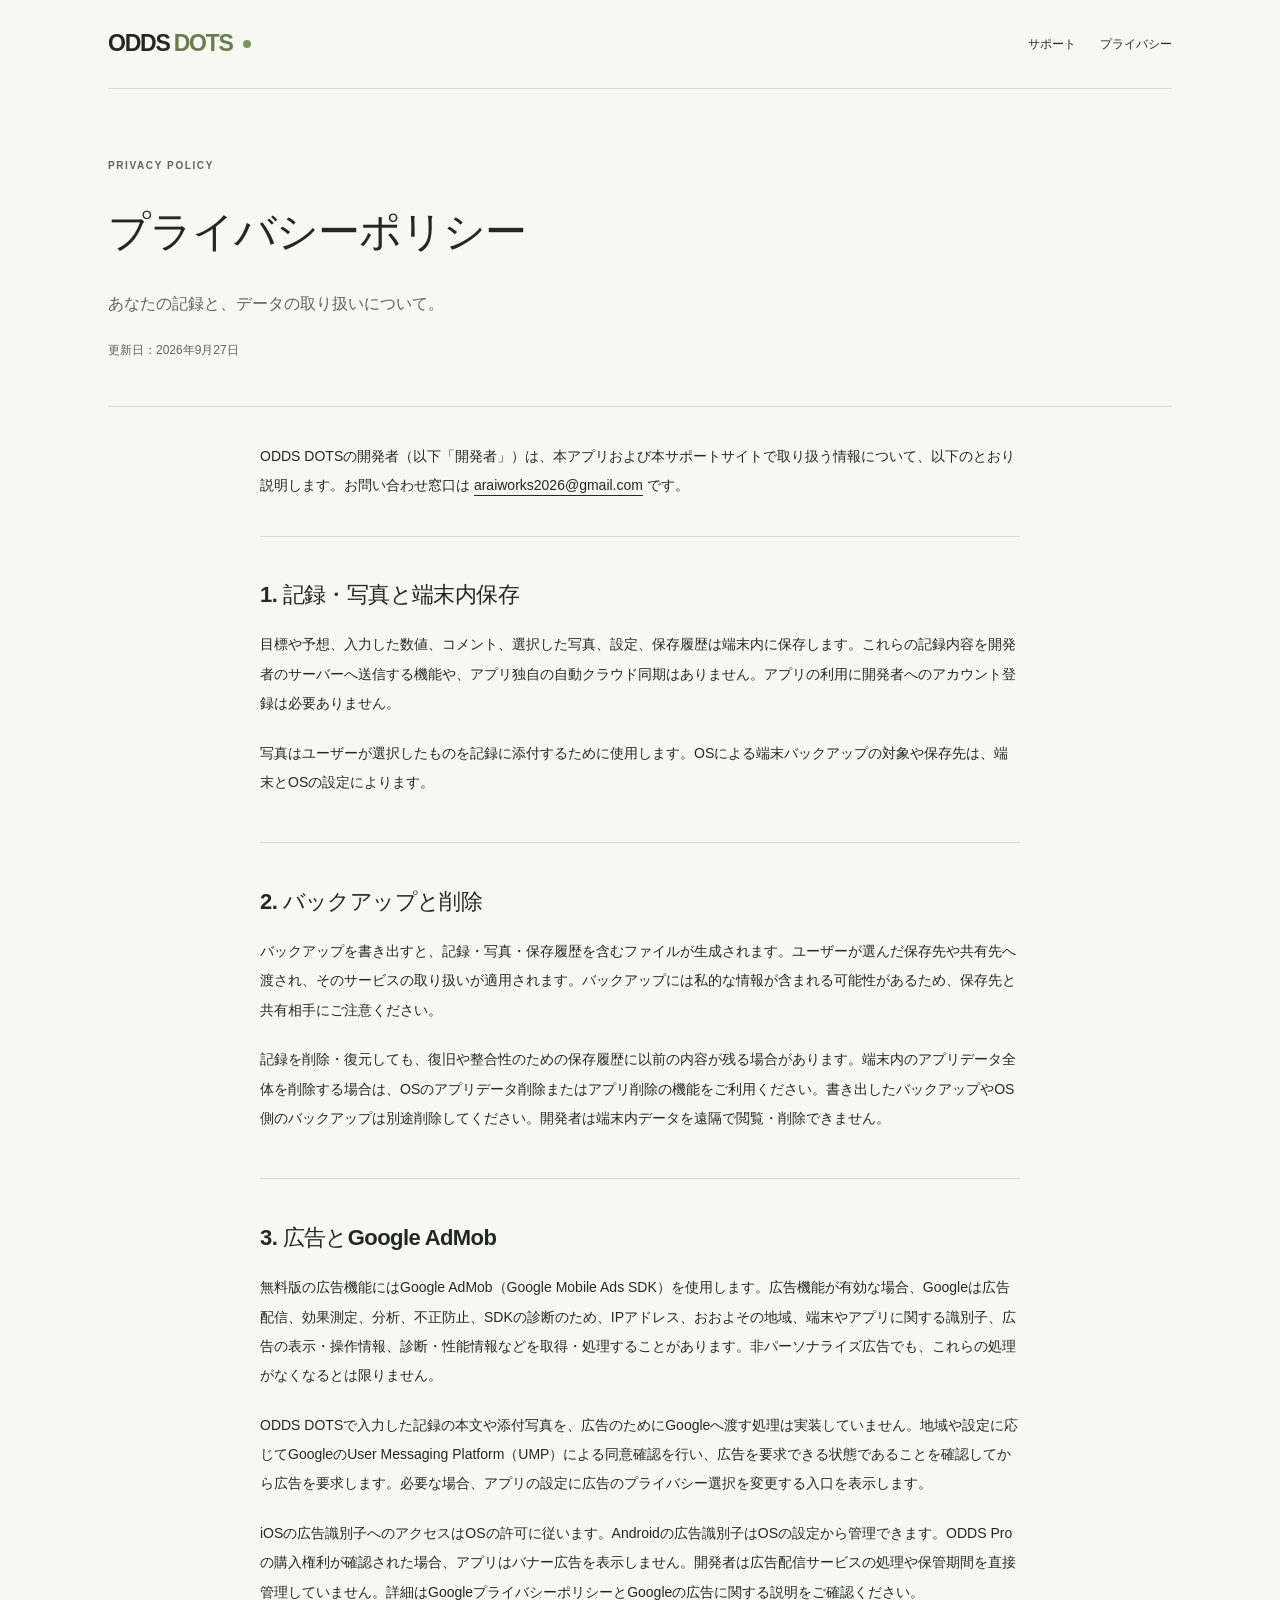
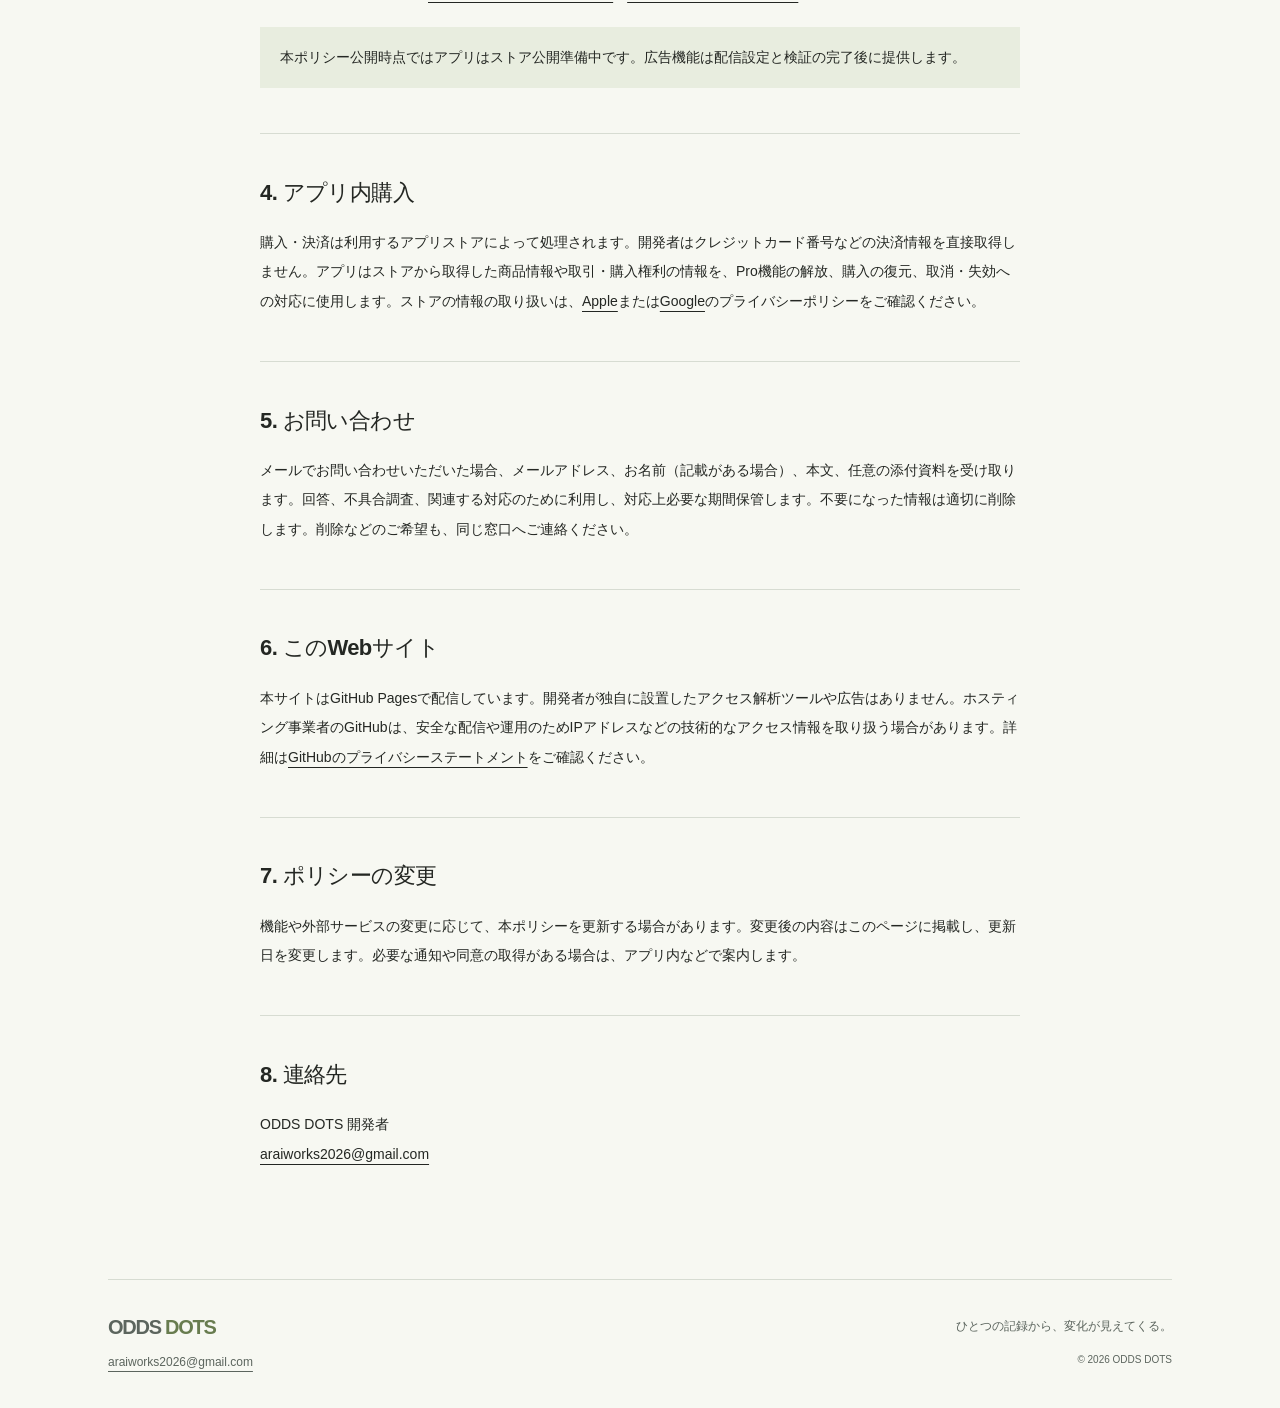
==== odds-dots/privacy/index.html @ dd60c02d "Add ODDS DOTS support and privacy website" ====
<!doctype html>
<html lang="ja"><head><meta charset="utf-8"><meta name="viewport" content="width=device-width,initial-scale=1"><meta name="color-scheme" content="light"><title>プライバシーポリシー | ODDS DOTS</title><meta name="description" content="ODDS DOTSにおける記録・写真・広告・購入情報・お問い合わせ情報の取り扱い。"><link rel="canonical" href="https://f7tbfk4rnb-sys.github.io/odds-dots/privacy/"><meta property="og:title" content="プライバシーポリシー | ODDS DOTS"><meta property="og:description" content="ODDS DOTSにおける記録・写真・広告・購入情報・お問い合わせ情報の取り扱い。"><meta property="og:type" content="website"><meta property="og:url" content="https://f7tbfk4rnb-sys.github.io/odds-dots/privacy/"><link rel="stylesheet" href="../style.css"></head><body><a class="skip" href="#main">本文へ移動</a><div class="wrap"><header><a class="brand" href="../">ODDS<span>DOTS</span><i aria-hidden="true"></i></a><nav aria-label="メインナビゲーション"><a href="../support/">サポート</a><a href="../privacy/">プライバシー</a></nav></header><main id="main">
<section class="page-title"><p class="eyebrow">PRIVACY POLICY</p><h1>プライバシーポリシー</h1><p class="lead">あなたの記録と、データの取り扱いについて。</p><p class="updated">更新日：2026年9月27日</p></section>
<div class="reading policy"><p>ODDS DOTSの開発者（以下「開発者」）は、本アプリおよび本サポートサイトで取り扱う情報について、以下のとおり説明します。お問い合わせ窓口は <a href="mailto:araiworks2026@gmail.com">araiworks2026@gmail.com</a> です。</p>
<section><h2>1. 記録・写真と端末内保存</h2><p>目標や予想、入力した数値、コメント、選択した写真、設定、保存履歴は端末内に保存します。これらの記録内容を開発者のサーバーへ送信する機能や、アプリ独自の自動クラウド同期はありません。アプリの利用に開発者へのアカウント登録は必要ありません。</p><p>写真はユーザーが選択したものを記録に添付するために使用します。OSによる端末バックアップの対象や保存先は、端末とOSの設定によります。</p></section>
<section><h2>2. バックアップと削除</h2><p>バックアップを書き出すと、記録・写真・保存履歴を含むファイルが生成されます。ユーザーが選んだ保存先や共有先へ渡され、そのサービスの取り扱いが適用されます。バックアップには私的な情報が含まれる可能性があるため、保存先と共有相手にご注意ください。</p><p>記録を削除・復元しても、復旧や整合性のための保存履歴に以前の内容が残る場合があります。端末内のアプリデータ全体を削除する場合は、OSのアプリデータ削除またはアプリ削除の機能をご利用ください。書き出したバックアップやOS側のバックアップは別途削除してください。開発者は端末内データを遠隔で閲覧・削除できません。</p></section>
<section><h2>3. 広告とGoogle AdMob</h2><p>無料版の広告機能にはGoogle AdMob（Google Mobile Ads SDK）を使用します。広告機能が有効な場合、Googleは広告配信、効果測定、分析、不正防止、SDKの診断のため、IPアドレス、おおよその地域、端末やアプリに関する識別子、広告の表示・操作情報、診断・性能情報などを取得・処理することがあります。非パーソナライズ広告でも、これらの処理がなくなるとは限りません。</p><p>ODDS DOTSで入力した記録の本文や添付写真を、広告のためにGoogleへ渡す処理は実装していません。地域や設定に応じてGoogleのUser Messaging Platform（UMP）による同意確認を行い、広告を要求できる状態であることを確認してから広告を要求します。必要な場合、アプリの設定に広告のプライバシー選択を変更する入口を表示します。</p><p>iOSの広告識別子へのアクセスはOSの許可に従います。Androidの広告識別子はOSの設定から管理できます。ODDS Proの購入権利が確認された場合、アプリはバナー広告を表示しません。開発者は広告配信サービスの処理や保管期間を直接管理していません。詳細は<a href="https://policies.google.com/privacy">Googleプライバシーポリシー</a>と<a href="https://policies.google.com/technologies/ads">Googleの広告に関する説明</a>をご確認ください。</p><p class="notice">本ポリシー公開時点ではアプリはストア公開準備中です。広告機能は配信設定と検証の完了後に提供します。</p></section>
<section><h2>4. アプリ内購入</h2><p>購入・決済は利用するアプリストアによって処理されます。開発者はクレジットカード番号などの決済情報を直接取得しません。アプリはストアから取得した商品情報や取引・購入権利の情報を、Pro機能の解放、購入の復元、取消・失効への対応に使用します。ストアの情報の取り扱いは、<a href="https://www.apple.com/legal/privacy/">Apple</a>または<a href="https://policies.google.com/privacy">Google</a>のプライバシーポリシーをご確認ください。</p></section>
<section><h2>5. お問い合わせ</h2><p>メールでお問い合わせいただいた場合、メールアドレス、お名前（記載がある場合）、本文、任意の添付資料を受け取ります。回答、不具合調査、関連する対応のために利用し、対応上必要な期間保管します。不要になった情報は適切に削除します。削除などのご希望も、同じ窓口へご連絡ください。</p></section>
<section><h2>6. このWebサイト</h2><p>本サイトはGitHub Pagesで配信しています。開発者が独自に設置したアクセス解析ツールや広告はありません。ホスティング事業者のGitHubは、安全な配信や運用のためIPアドレスなどの技術的なアクセス情報を取り扱う場合があります。詳細は<a href="https://docs.github.com/en/site-policy/privacy-policies/github-general-privacy-statement">GitHubのプライバシーステートメント</a>をご確認ください。</p></section>
<section><h2>7. ポリシーの変更</h2><p>機能や外部サービスの変更に応じて、本ポリシーを更新する場合があります。変更後の内容はこのページに掲載し、更新日を変更します。必要な通知や同意の取得がある場合は、アプリ内などで案内します。</p></section>
<section><h2>8. 連絡先</h2><p>ODDS DOTS 開発者<br><a href="mailto:araiworks2026@gmail.com">araiworks2026@gmail.com</a></p></section></div></main><footer><a class="brand" href="../">ODDS<span>DOTS</span></a><p>ひとつの記録から、変化が見えてくる。</p><a href="mailto:araiworks2026@gmail.com">araiworks2026@gmail.com</a><small>© 2026 ODDS DOTS</small></footer></div></body></html>
---- odds-dots/style.css ----
:root{font-family:-apple-system,BlinkMacSystemFont,"Hiragino Kaku Gothic ProN","Yu Gothic",sans-serif;color:#242723;background:#f7f8f2;font-synthesis:none;line-height:1.85;--green:#2f493b;--muted:#5c655e}*{box-sizing:border-box}body{margin:0}a{color:inherit;text-underline-offset:5px}a:focus-visible,summary:focus-visible{outline:3px solid #4f8063;outline-offset:5px}.wrap{max-width:1160px;margin:auto;padding:0 48px}.skip{position:absolute;top:-80px;background:white;padding:8px;z-index:5}.skip:focus{top:8px}header{display:flex;align-items:center;justify-content:space-between;gap:20px;padding:30px 0;border-bottom:1px solid #d7dcd2}.brand{font-size:23px;font-weight:900;letter-spacing:-1.2px;text-decoration:none;display:inline-flex;align-items:center;gap:4px;line-height:1.2}.brand span{color:#687c4f}.brand i{width:8px;height:8px;margin-left:6px;background:#7f965f;border-radius:50%}nav{display:flex;gap:24px;font-size:12px;font-weight:600}nav a{text-decoration:none}.hero{display:grid;grid-template-columns:1.3fr 1fr;align-items:center;gap:55px;padding:90px 0 80px}.eyebrow,.number,.visual-label,.visual-foot{font-size:10px;font-weight:700;letter-spacing:1.6px}.eyebrow{color:var(--muted);margin:0 0 24px}h1{font-size:clamp(32px,4.2vw,52px);line-height:1.55;letter-spacing:-1.8px;margin:0 0 25px;font-weight:750}h2{font-size:22px;letter-spacing:-.6px;line-height:1.6}p{margin:0 0 20px}.lead{color:var(--muted);font-size:16px}.actions{display:flex;flex-direction:column;align-items:flex-start;gap:20px;margin-top:30px}.button{background:var(--green);color:#fff;display:inline-flex;align-items:center;justify-content:space-between;gap:28px;padding:14px 22px;border-radius:4px;text-decoration:none;font-size:13px;font-weight:600}.status{font-size:11px;color:var(--muted)}.visual{min-height:360px;background:#e6ebdc;padding:30px;border-radius:3px;transform:rotate(2deg);position:relative;overflow:hidden}.visual-label{display:block;color:#4d654f}.dots{display:grid;grid-template-columns:repeat(4,1fr);gap:20px;margin:35px 10px}.dots i{display:block;width:36px;height:36px;background:#becbab;border-radius:50%}.dots i:nth-child(3n){background:#7d9369}.dots i:nth-child(5n){background:#3e5842}.dots i:nth-child(n+10){background:transparent;border:1px solid #aebca0}.visual p{font-size:23px;font-weight:700;line-height:1.7;margin:22px 0}.visual-foot{color:#5e7054}.features{display:grid;grid-template-columns:repeat(3,1fr);border-top:1px solid #cdd5c7;border-bottom:1px solid #cdd5c7;padding:34px 0;gap:32px}.number{color:#697959}.features p,.two-up p{font-size:13px;color:var(--muted);margin:0}.features h2{font-size:21px;margin:14px 0}.two-up{display:grid;grid-template-columns:1fr 1fr;gap:70px;padding:70px 0}.two-up .eyebrow{margin-bottom:15px}.text-link{display:block;font-size:13px;font-weight:600;margin-top:20px}.page-title{padding:68px 0 45px;border-bottom:1px solid #d7dcd2}.page-title h1{font-size:clamp(27px,4vw,42px);letter-spacing:-1px}.updated{font-size:12px;color:var(--muted);margin-bottom:0}.reading{max-width:760px;padding:35px 0 65px;margin:auto}.reading section{margin:35px 0 45px}.reading p{font-size:14px;line-height:2.1}.reading h2{font-size:22px}.reading a{overflow-wrap:anywhere}.policy section{border-top:1px solid #d7dcd2;padding-top:22px}.notice{padding:16px 20px;background:#e8eddf}.contact{background:#e8eddf;padding:30px;border-radius:4px}details{border-bottom:1px solid #d7dcd2;padding:20px 0}summary{cursor:pointer;font-size:15px;font-weight:650}details p{margin:18px 0 4px;color:var(--muted)}footer{border-top:1px solid #d7dcd2;padding:35px 0;display:grid;grid-template-columns:1fr 1fr;gap:12px;font-size:12px;color:var(--muted)}footer .brand{font-size:20px}footer p{margin:0;text-align:right}footer small{text-align:right}footer>a{overflow-wrap:anywhere}@media(max-width:700px){.wrap{padding:0 24px}header{padding:22px 0;gap:12px}nav{gap:14px;font-size:10px}.brand{font-size:20px}.hero{padding:45px 0;grid-template-columns:1fr;gap:32px}.hero h1{font-size:38px}.visual{min-height:280px;padding:24px;transform:none}.dots{gap:15px;margin:24px 0}.dots i{width:30px;height:30px}.visual p{font-size:20px}.features{grid-template-columns:1fr;gap:30px}.features article+article{border-top:1px solid #d7dcd2;padding-top:24px}.two-up{grid-template-columns:1fr;gap:40px;padding:45px 0}.page-title{padding:42px 0 24px}.reading{padding-top:8px}.contact{padding:22px}footer{grid-template-columns:1fr}footer p,footer small{text-align:left}.lead{font-size:14px}.eyebrow{font-size:9px;letter-spacing:1px}.reading h2{font-size:20px}}@media(prefers-reduced-motion:reduce){*{scroll-behavior:auto!important}}
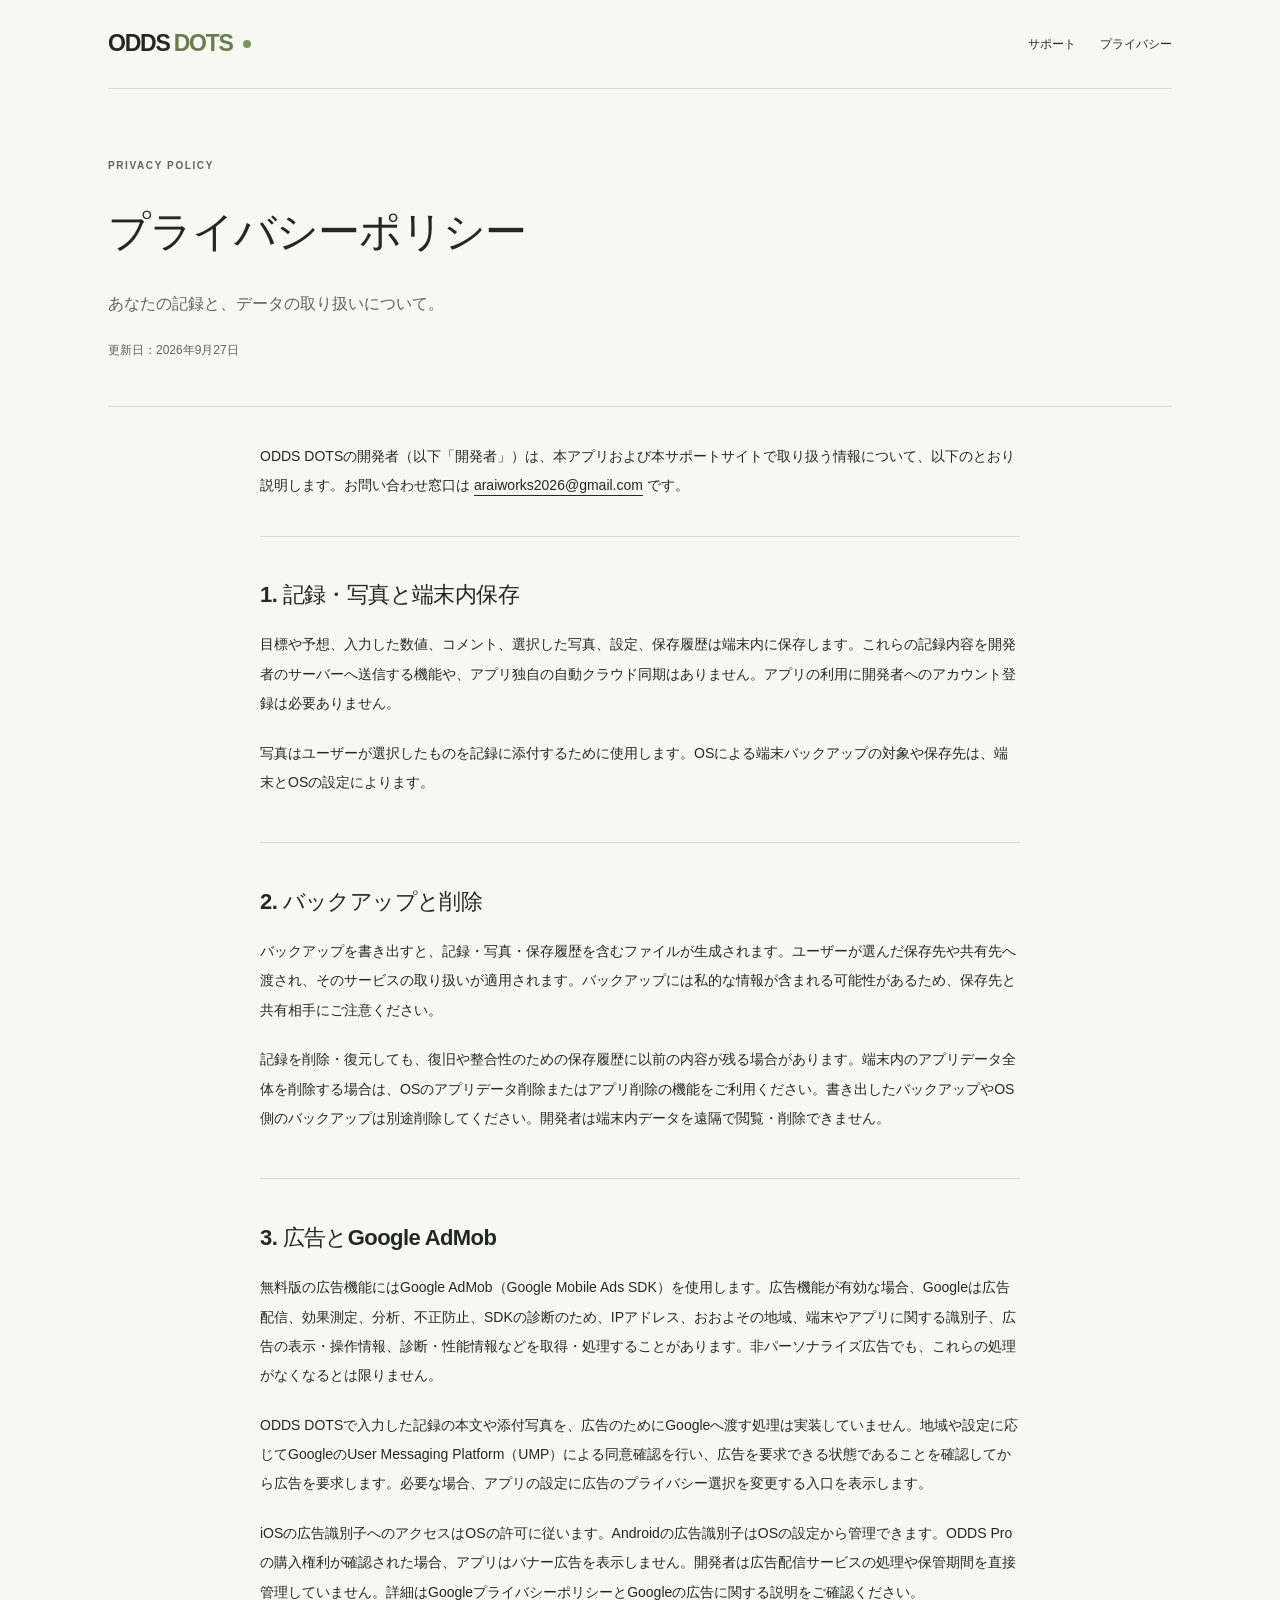
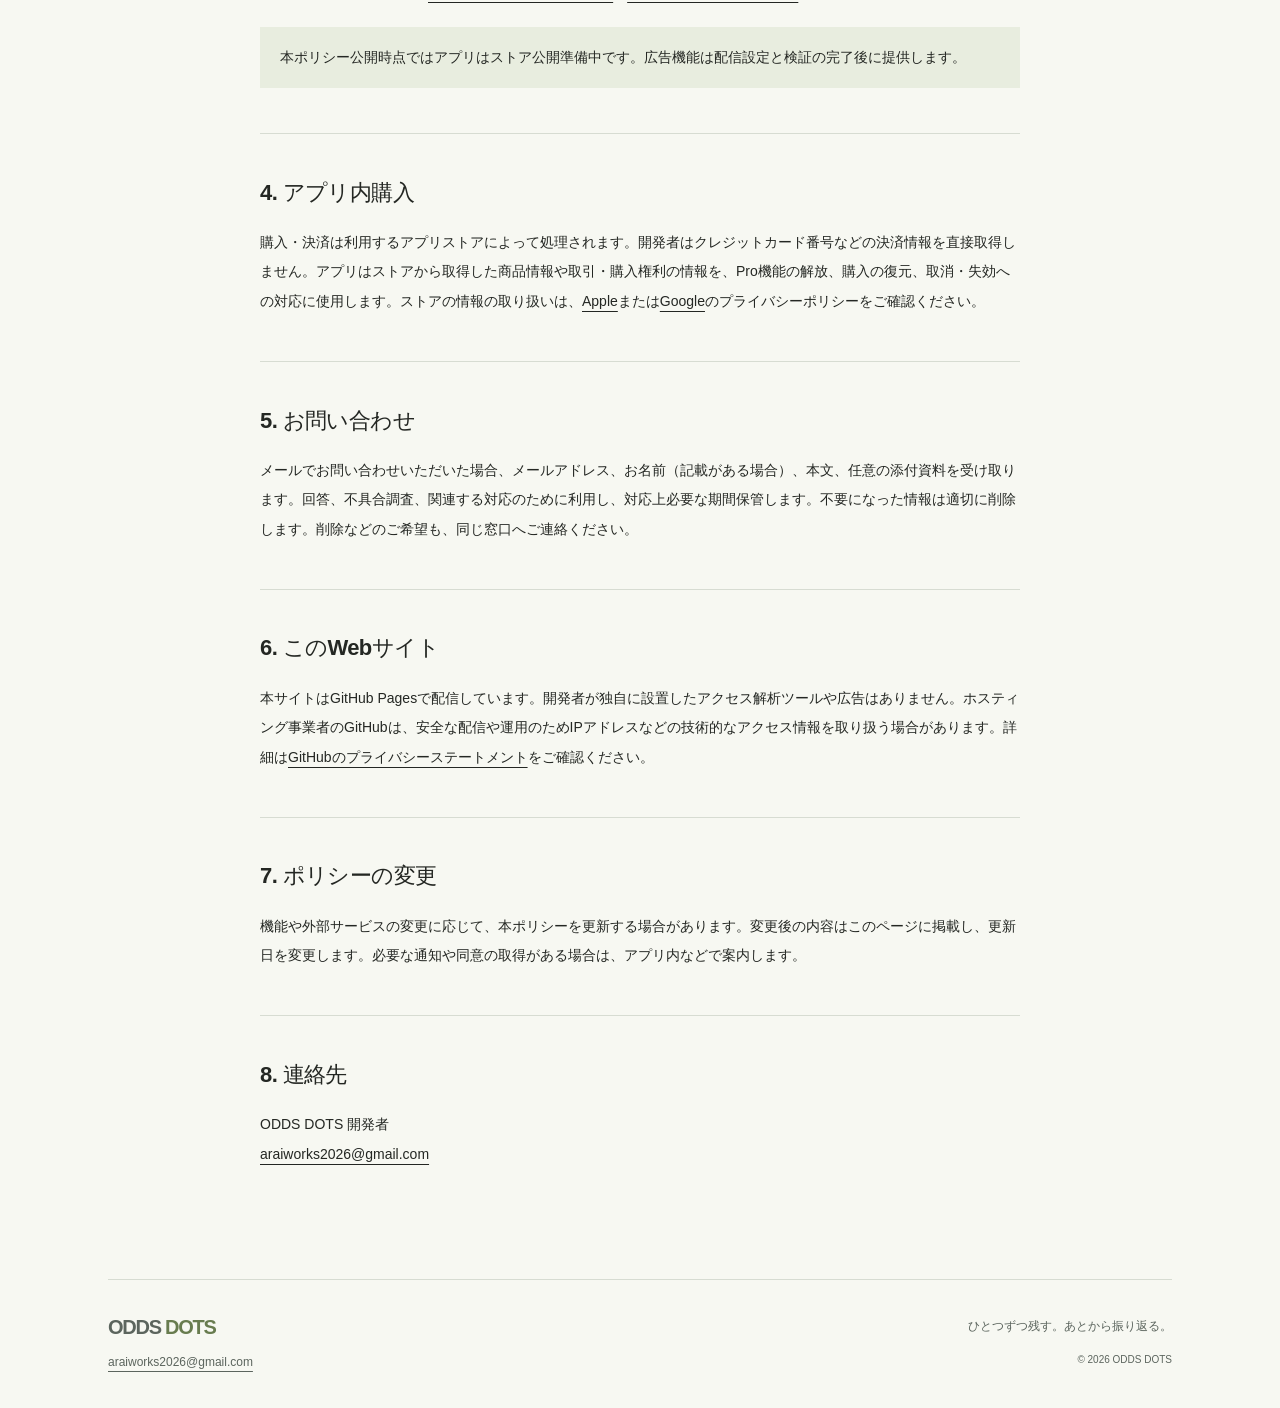
==== commit 000c8496: "Replace ODDS DOTS introductory wording" ====
--- a/odds-dots/privacy/index.html
+++ b/odds-dots/privacy/index.html
@@ -9,4 +9,4 @@
 <section><h2>5. お問い合わせ</h2><p>メールでお問い合わせいただいた場合、メールアドレス、お名前（記載がある場合）、本文、任意の添付資料を受け取ります。回答、不具合調査、関連する対応のために利用し、対応上必要な期間保管します。不要になった情報は適切に削除します。削除などのご希望も、同じ窓口へご連絡ください。</p></section>
 <section><h2>6. このWebサイト</h2><p>本サイトはGitHub Pagesで配信しています。開発者が独自に設置したアクセス解析ツールや広告はありません。ホスティング事業者のGitHubは、安全な配信や運用のためIPアドレスなどの技術的なアクセス情報を取り扱う場合があります。詳細は<a href="https://docs.github.com/en/site-policy/privacy-policies/github-general-privacy-statement">GitHubのプライバシーステートメント</a>をご確認ください。</p></section>
 <section><h2>7. ポリシーの変更</h2><p>機能や外部サービスの変更に応じて、本ポリシーを更新する場合があります。変更後の内容はこのページに掲載し、更新日を変更します。必要な通知や同意の取得がある場合は、アプリ内などで案内します。</p></section>
-<section><h2>8. 連絡先</h2><p>ODDS DOTS 開発者<br><a href="mailto:araiworks2026@gmail.com">araiworks2026@gmail.com</a></p></section></div></main><footer><a class="brand" href="../">ODDS<span>DOTS</span></a><p>ひとつの記録から、変化が見えてくる。</p><a href="mailto:araiworks2026@gmail.com">araiworks2026@gmail.com</a><small>© 2026 ODDS DOTS</small></footer></div></body></html>+<section><h2>8. 連絡先</h2><p>ODDS DOTS 開発者<br><a href="mailto:araiworks2026@gmail.com">araiworks2026@gmail.com</a></p></section></div></main><footer><a class="brand" href="../">ODDS<span>DOTS</span></a><p>ひとつずつ残す。あとから振り返る。</p><a href="mailto:araiworks2026@gmail.com">araiworks2026@gmail.com</a><small>© 2026 ODDS DOTS</small></footer></div></body></html>
